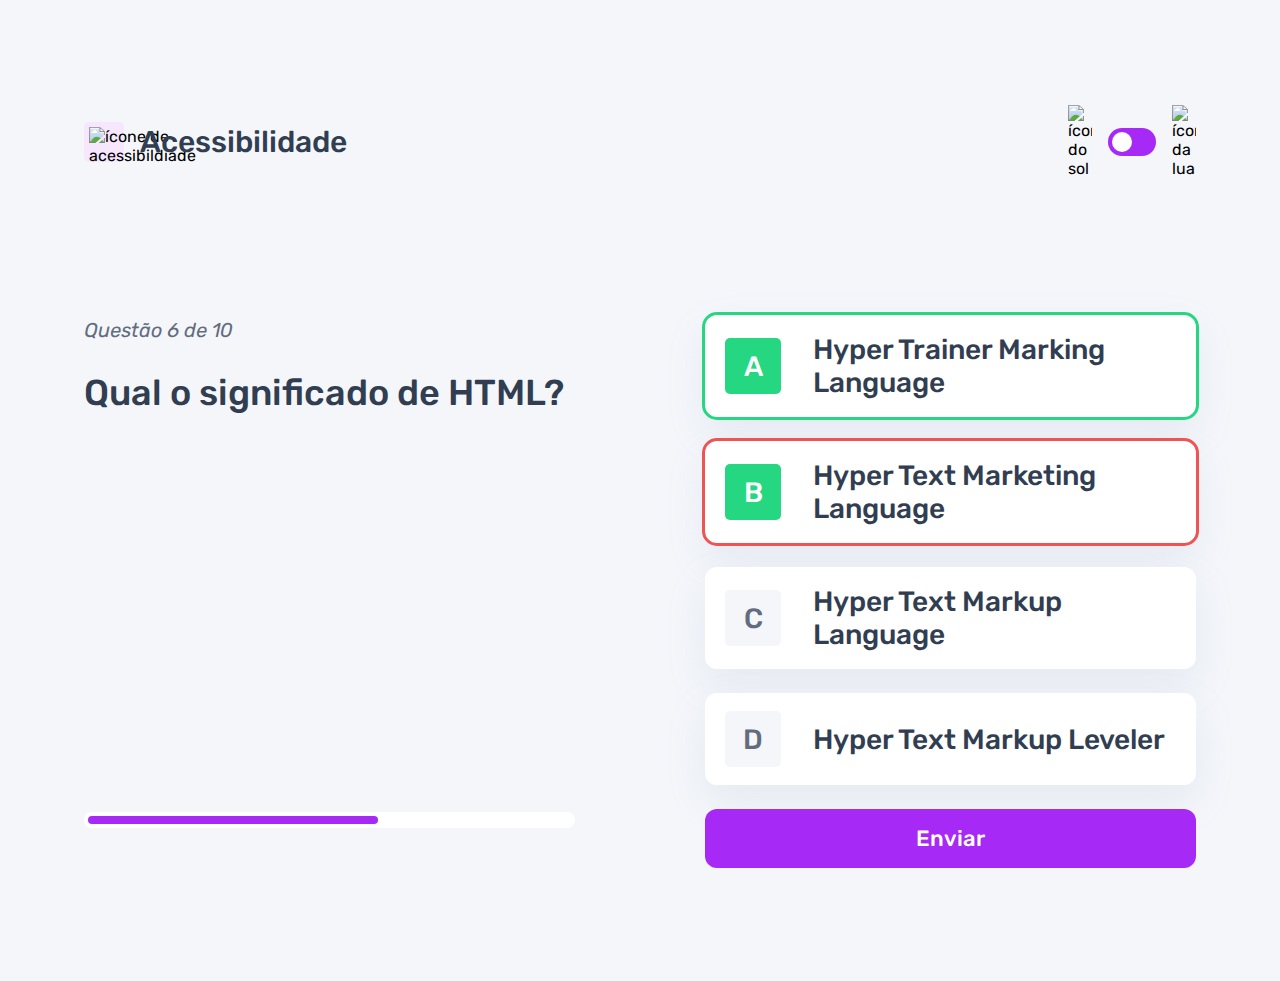
==== pages/quiz/quiz.html @ 2b325ebf "adicionada a responsividade para o desktop" ====
<!DOCTYPE html>
<html lang="en">
<head>
    <meta charset="UTF-8">
    <meta name="viewport" content="width=device-width, initial-scale=1.0">
    <link rel="preconnect" href="https://fonts.googleapis.com">
    <link rel="preconnect" href="https://fonts.gstatic.com" crossorigin>
    <link href="https://fonts.googleapis.com/css2?family=Rubik:ital,wght@0,300..900;1,300..900&display=swap" rel="stylesheet">
    <link rel="stylesheet" href="quiz.css">
    <title>Quiz App</title>
</head>
<body>
    <header>
        <div class="assunto">
            <div class="assunto_icone">
                <img src="../../assets/images/icon-accessibility.svg" alt="ícone de acessibildiade">
            </div>

            <h1>Acessibilidade</h1>
        </div>

        <div class="tema">
            <img src="../../assets/images/icon-sun-dark.svg" alt="ícone do sol">
            <button>
                <div></div>
            </button>
            <img src="../../assets/images/icon-moon-dark.svg" alt="ícone da lua">
        </div>
    </header>

    <main>
        <section class="pergunta">
            <div>
                <p>Questão 6 de 10</p>

                <h2>Qual o significado de HTML?</h2>
             </div>

            <div class="barra_progresso">
                <div></div>
            </div>
        </section>

        <section class="alternativas">
            <form action="">
                <label for="alternativa_a" id="correta">
                    <input type="radio" id="alternativa_a" name="alternativa">

                    <div>
                        <span>A</span>
                        Hyper Trainer Marking Language
                    </div>
                </label>

                <label for="alternativa_b" id="errada">
                    <input type="radio" id="alternativa_b" name="alternativa">

                    <div>
                        <span>B</span>
                        Hyper Text Marketing Language
                    </div>
                </label>

                <label for="alternativa_c">
                    <input type="radio" id="alternativa_c" name="alternativa">

                    <div>
                        <span>C</span>
                        Hyper Text Markup Language
                    </div>
                </label>

                <label for="alternativa_d">
                    <input type="radio" id="alternativa_d" name="alternativa">

                    <div>
                        <span>D</span>
                        Hyper Text Markup Leveler
                    </div>
                </label>
            </form>
            
            <button>Enviar</button>
        </section>
    </main>
</body>
</html>
---- pages/quiz/quiz.css ----
* {
    margin: 0;
    padding: 0;
    box-sizing: border-box;
    font-family: "Rubik", sans-serif;
    -webkit-font-smoothing:antialiassed;
}

:root {
    --bg-color: #f4f6fa;
    --purple: #a729f5;
    --primary-text-color:#313e51;
    --secondary-text-color:#626c7f;
    --button-bg:#fff;
    --shadow: 0px 16px 40px 0px rgba(143,160,193, 0.14);
    --bg-html:#fff1e9;
    --bg-css:#e0feef;
    --bg-javascript:#ebf0ff;
    --bg-acessibilidade:#f6e7ff;
    --white:#fff;
    --green: #26d782;
    --red:#ee5454;
    --bg-mobile: url(../../assets/images/pattern-background-mobile-ligth.svg);
    --bg-desktop: url(../../assets/images/pattern-background-desktop-ligth.svg);
}

body.escuro{
    --bg-color: #313e51;
    --bg-mobile: url(../../assets/images/pattern-background-mobile-dark.svg);
    --bg-desktop: url(../../assets/images/pattern-background-desktop-dark.svg);
    --primary-text-color:#fff;
    --secondary-text-color:#abc1e1;
    --button-bg:#3b4d66;
    --shadow:0px 16px 40px 0px rgba(49, 62, 81, 0.14);
}

body {
    height: 100vh;
    background: var(--bg-mobile) var(--bg-color);
    background-repeat: no-repeat;
    background-size: cover;
}

header {
    display: flex;
    justify-content: space-between;
    padding: 16px 24px;
}

.assunto {
    display: flex;
    align-items: center;
    gap: 16px;
}

.assunto_icone {
    background: var(--bg-acessibilidade);
    width: 40px;
    height: 40px;
    padding: 5px;
    border-radius: 5px;
}

.assunto_icone img {
    width: 100%;
}

.assunto h1{
    font-size: 30px;
    font-weight: 500;
    color: var(--primary-text-color);
}

.tema {
    padding: 8px 0px;
    display: flex;
    align-items: center;
    gap: 8px;
}

.tema img {
    width: 16px;
}

.tema button {
    height: 20px;
    width: 32px;
    background: var(--purple);
    border: 0;
    border-radius: 999px;
    padding: 4px;
}

.tema button div {
    background: var(--white);
    width: 12px; 
    height: 12px;
    border-radius: 999px;
}

main {
    padding: 32px 24px;
}

.pergunta {
    margin-bottom: 40px;
}

.pergunta p{
    font-style: italic;
    font-size: 14px;
    color: var(--secondary-text-color);
    margin-bottom: 12px;
}

.pergunta h2 {
    font-size: 20px;
    font-weight: 500;
    color: var(--primary-text-color);
    line-height: 24px;
    margin-bottom: 24px;
}

.barra_progresso {
    background: var(--button-bg);
    height: 16px;
    padding: 4px;
    border-radius: 999px;
}

.barra_progresso div {
    height: 100%;
    width: 60%;
    background: var(--purple);
    border-radius: 999px;
}

.alternativas form {
    display: flex;
    flex-direction: column;
    gap: 12px;
    margin-bottom: 12px;
}

.alternativas label {
    display: block;
    background: var(--button-bg);
    padding: 12px;
    font-size: 18px;
    font-weight: 500;
    border-radius: 12px;
    box-shadow: var(--shadow);
    color: var(--primary-text-color);
}

.alternativas label:has(input:checked) {
    outline: 3px solid var(--purple);

    & span {
        background: var(--purple);
        color: var(--white);
    }
}

.alternativas label#correta {
    outline: 3px solid var(--green);

    & span {
        background: var(--green);
        color: var(--white);
    }
}

.alternativas label#errada {
    outline: 3px solid var(--red);

    & span {
        background: var(--green);
        color: var(--white);
    }
}

.alternativas input {
    display: none;
}

.alternativas div {
    display: flex;
    align-items: center;
    gap: 16px;

}

.alternativas div span {
    display: block;
    width: 40px;
    height: 40px;
    background: var(--bg-color);
    border-radius: 5px;
    color: var(--secondary-text-color);

    display: flex;
    align-items: center;
    justify-content: center;
    flex-shrink: 0;
}

.alternativas button {
    padding: 16px;
    border-radius: 12px;
    border: none;
    background: var(--purple);
    color: var(--white);
    width: 100%;

    font-size: 18px;
    font-weight: 500;
}

@media(min-width:1100px) {
    header {
        margin-block: 81px;
        max-width: 1160px;
        margin-inline: auto;
    }

    .tema {
        padding: 8px 0px;
        display: flex;
        align-items: center;
        gap: 16px;
    }
    
    .tema img {
        width: 24px;
    }
    
    .tema button {
        height: 28px;
        width: 48px;
        background: var(--purple);
        border: 0;
        border-radius: 999px;
        padding: 4px;
    }
    
    .tema button div {
        background: var(--white);
        width: 20px; 
        height: 20px;
        border-radius: 999px;
    }

    main {
        max-width: 1160px;
        margin-inline: auto;

        display: flex;
        gap: 130px;
    }

    section {
        width: 100%;
    }

    .pergunta {
        display: flex;
        flex-direction: column;
        justify-content: space-between;
    }

    .pergunta p {
        font-size: 20px;
        line-height: 30px;
        margin-bottom: 27px;
    }

    .pergunta h2 {
        font-size: 36px;
        line-height: 42px;
    }

    .alternativas form {
        gap: 24px;
        margin-bottom: 24px;
    }

    .alternativas label {
        font-size: 28px;
        padding: 18px 20px;
    }

    .alternativas div {
        gap: 32px;
    }

    .alternativas div span {
        width: 56px;
        height: 56px;
        font-size: 28px;
    }

    .alternativas button {
        font-size: 22px;
    }
}
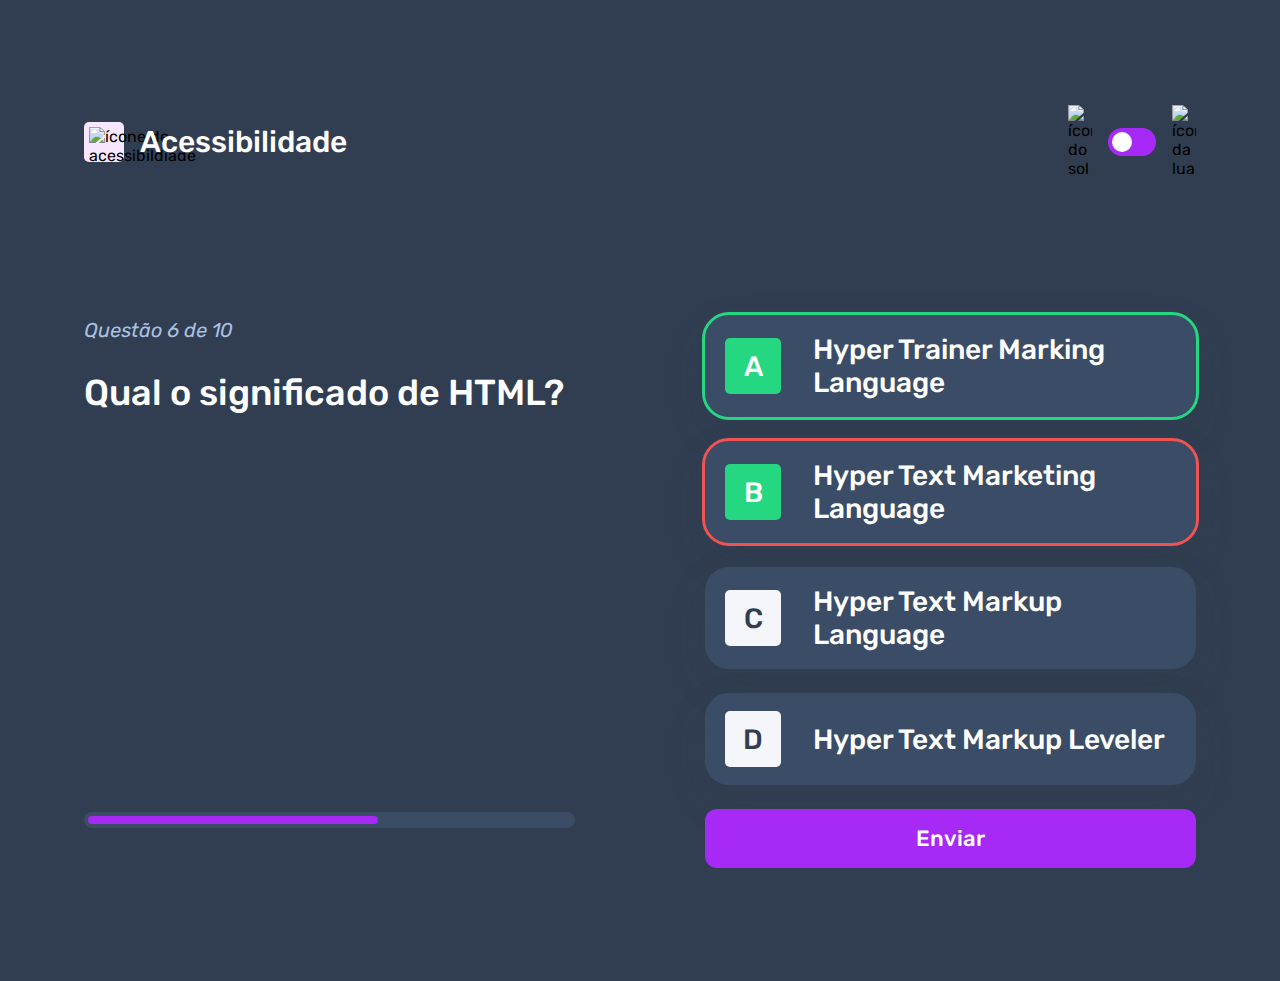
==== commit 2e679318: "ajuste das cores para o tema dark" ====
--- a/pages/quiz/quiz.html
+++ b/pages/quiz/quiz.html
@@ -9,7 +9,7 @@
     <link rel="stylesheet" href="quiz.css">
     <title>Quiz App</title>
 </head>
-<body>
+<body class="escuro">
     <header>
         <div class="assunto">
             <div class="assunto_icone">
--- a/pages/quiz/quiz.css
+++ b/pages/quiz/quiz.css
@@ -8,7 +8,10 @@
 
 :root {
     --bg-color: #f4f6fa;
+    --bg-span:#f4f6fa;
+    --color-span:#626c7f;
     --purple: #a729f5;
+    --purple-hover:rgba(167, 41, 245, 0.7);
     --primary-text-color:#313e51;
     --secondary-text-color:#626c7f;
     --button-bg:#fff;
@@ -26,6 +29,7 @@
 
 body.escuro{
     --bg-color: #313e51;
+    --color-span: #313e51;
     --bg-mobile: url(../../assets/images/pattern-background-mobile-dark.svg);
     --bg-desktop: url(../../assets/images/pattern-background-desktop-dark.svg);
     --primary-text-color:#fff;
@@ -151,6 +155,14 @@
     border-radius: 12px;
     box-shadow: var(--shadow);
     color: var(--primary-text-color);
+    cursor: pointer;
+}
+
+.alternativas label:hover {
+    & span {
+        background: var(--bg-acessibilidade);
+        color: var(--purple);
+    }
 }
 
 .alternativas label:has(input:checked) {
@@ -195,9 +207,9 @@
     display: block;
     width: 40px;
     height: 40px;
-    background: var(--bg-color);
+    background: var(--bg-span);
     border-radius: 5px;
-    color: var(--secondary-text-color);
+    color: var(--color-span);
 
     display: flex;
     align-items: center;
@@ -215,6 +227,12 @@
 
     font-size: 18px;
     font-weight: 500;
+    transition: background 0.3s;
+}
+
+.alternativas button:hover {
+    background: var(--purple-hover);
+    cursor: pointer;
 }
 
 @media(min-width:1100px) {
@@ -288,6 +306,7 @@
     .alternativas label {
         font-size: 28px;
         padding: 18px 20px;
+        border-radius: 24px;
     }
 
     .alternativas div {
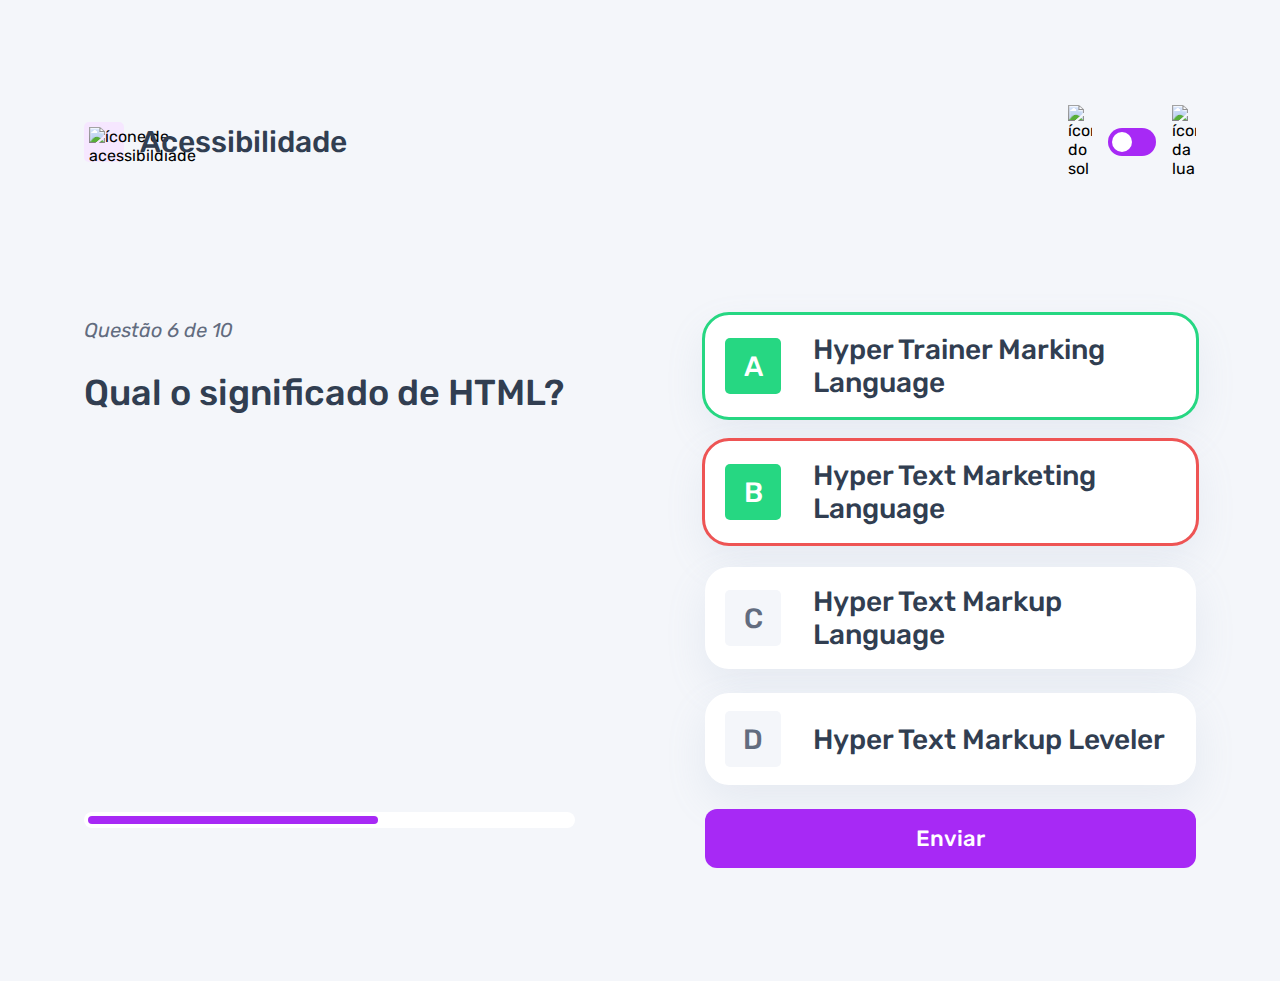
==== commit c7e656bb: "ajuste do fundo para desktop no quiz.html" ====
--- a/pages/quiz/quiz.html
+++ b/pages/quiz/quiz.html
@@ -9,7 +9,7 @@
     <link rel="stylesheet" href="quiz.css">
     <title>Quiz App</title>
 </head>
-<body class="escuro">
+<body>
     <header>
         <div class="assunto">
             <div class="assunto_icone">
--- a/pages/quiz/quiz.css
+++ b/pages/quiz/quiz.css
@@ -236,6 +236,11 @@
 }
 
 @media(min-width:1100px) {
+    body{
+        background: var(--bg-desktop) var(--bg-color);
+        background-size: cover;
+        background-repeat: no-repeat;
+    }
     header {
         margin-block: 81px;
         max-width: 1160px;
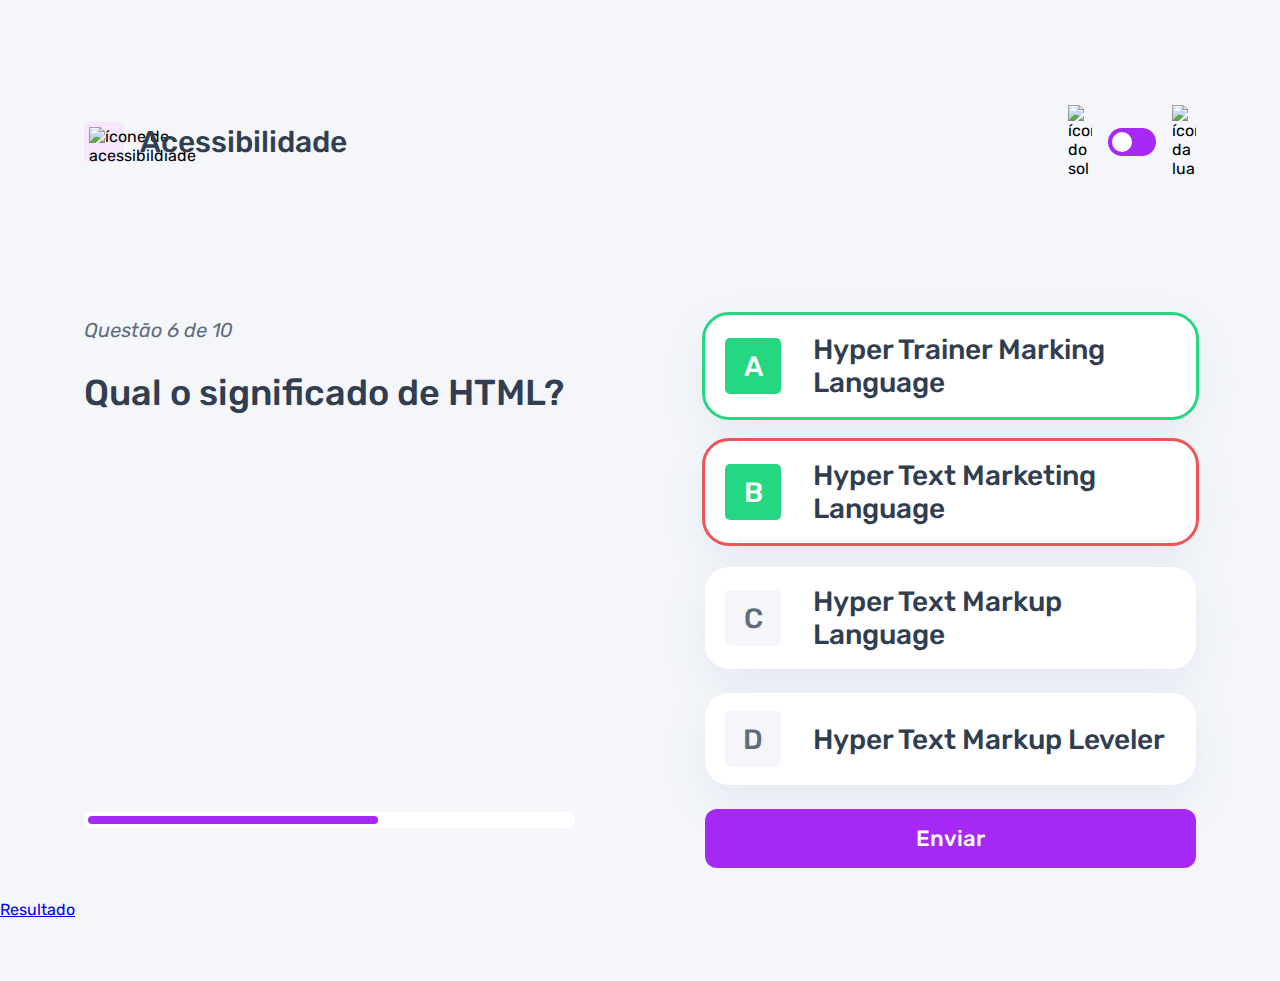
==== commit 6c7aac87: "adição do header no resultado.html" ====
--- a/pages/quiz/quiz.html
+++ b/pages/quiz/quiz.html
@@ -83,5 +83,7 @@
             <button>Enviar</button>
         </section>
     </main>
+
+    <a href="../resultado/resultado.html">Resultado</a>
 </body>
 </html>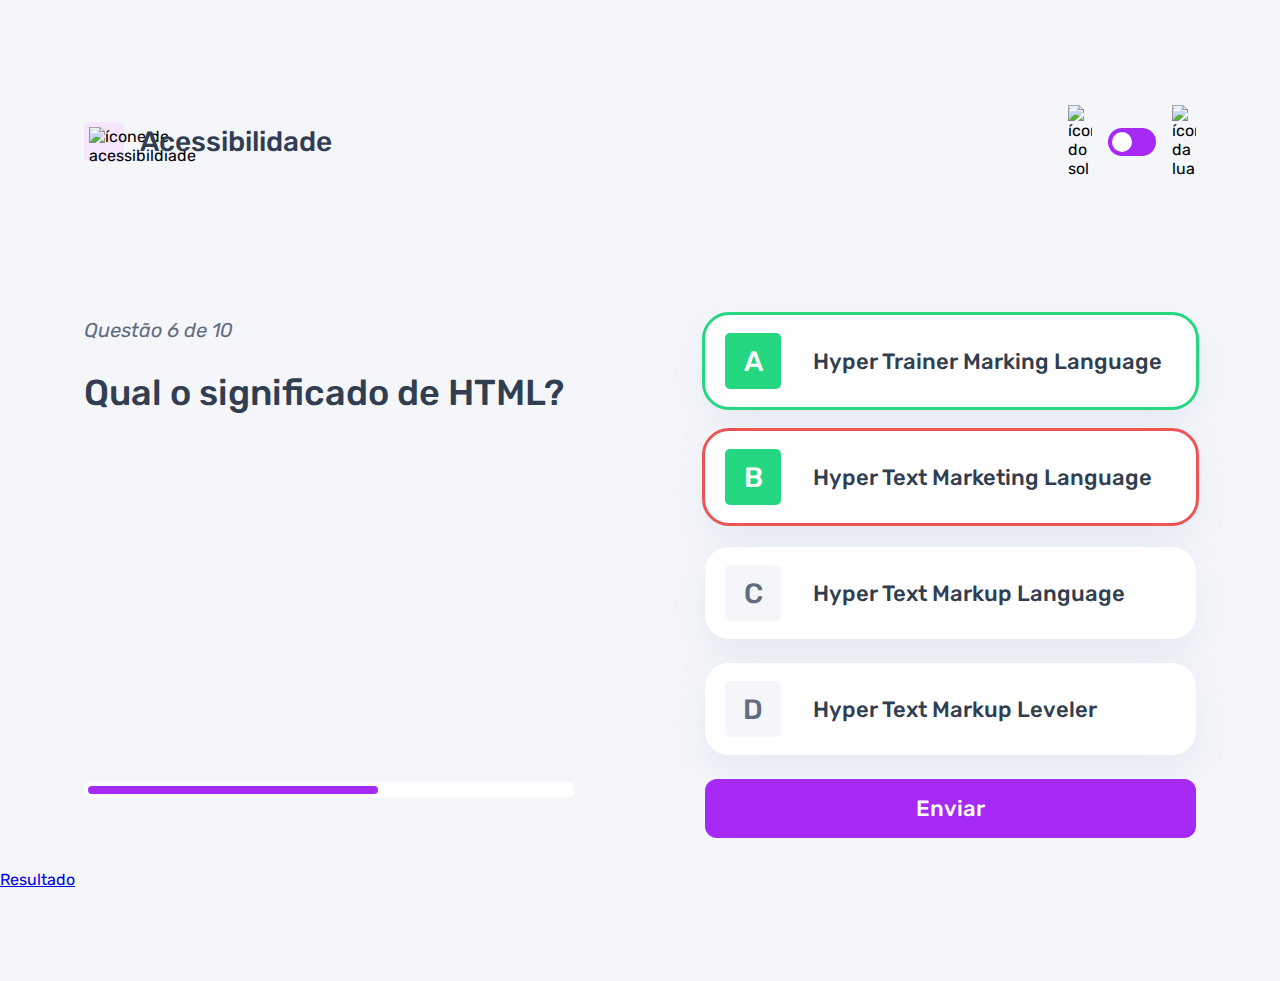
==== commit 5895b091: "adição do javascript do quiz.html para trocar o tema" ====
--- a/pages/quiz/quiz.html
+++ b/pages/quiz/quiz.html
@@ -7,6 +7,7 @@
     <link rel="preconnect" href="https://fonts.gstatic.com" crossorigin>
     <link href="https://fonts.googleapis.com/css2?family=Rubik:ital,wght@0,300..900;1,300..900&display=swap" rel="stylesheet">
     <link rel="stylesheet" href="quiz.css">
+    <script src="./quiz.js" type="module" defer></script>
     <title>Quiz App</title>
 </head>
 <body>
--- a/pages/quiz/quiz.css
+++ b/pages/quiz/quiz.css
@@ -93,6 +93,8 @@
     border: 0;
     border-radius: 999px;
     padding: 4px;
+    display: flex;
+    cursor: pointer;
 }
 
 .tema button div {
@@ -246,11 +248,17 @@
         max-width: 1160px;
         margin-inline: auto;
     }
-
+    
+    .assunto_ícone {
+        width: 56px;
+        height: 56px;
+        padding: 8px;
+    }
+
+    .assunto h1 {
+        font-size: 28px;
+    }
     .tema {
-        padding: 8px 0px;
-        display: flex;
-        align-items: center;
         gap: 16px;
     }
     
@@ -259,19 +267,13 @@
     }
     
     .tema button {
+        width: 48px;
         height: 28px;
-        width: 48px;
-        background: var(--purple);
-        border: 0;
-        border-radius: 999px;
-        padding: 4px;
     }
     
     .tema button div {
-        background: var(--white);
         width: 20px; 
         height: 20px;
-        border-radius: 999px;
     }
 
     main {
@@ -309,7 +311,7 @@
     }
 
     .alternativas label {
-        font-size: 28px;
+        font-size: 22px;
         padding: 18px 20px;
         border-radius: 24px;
     }
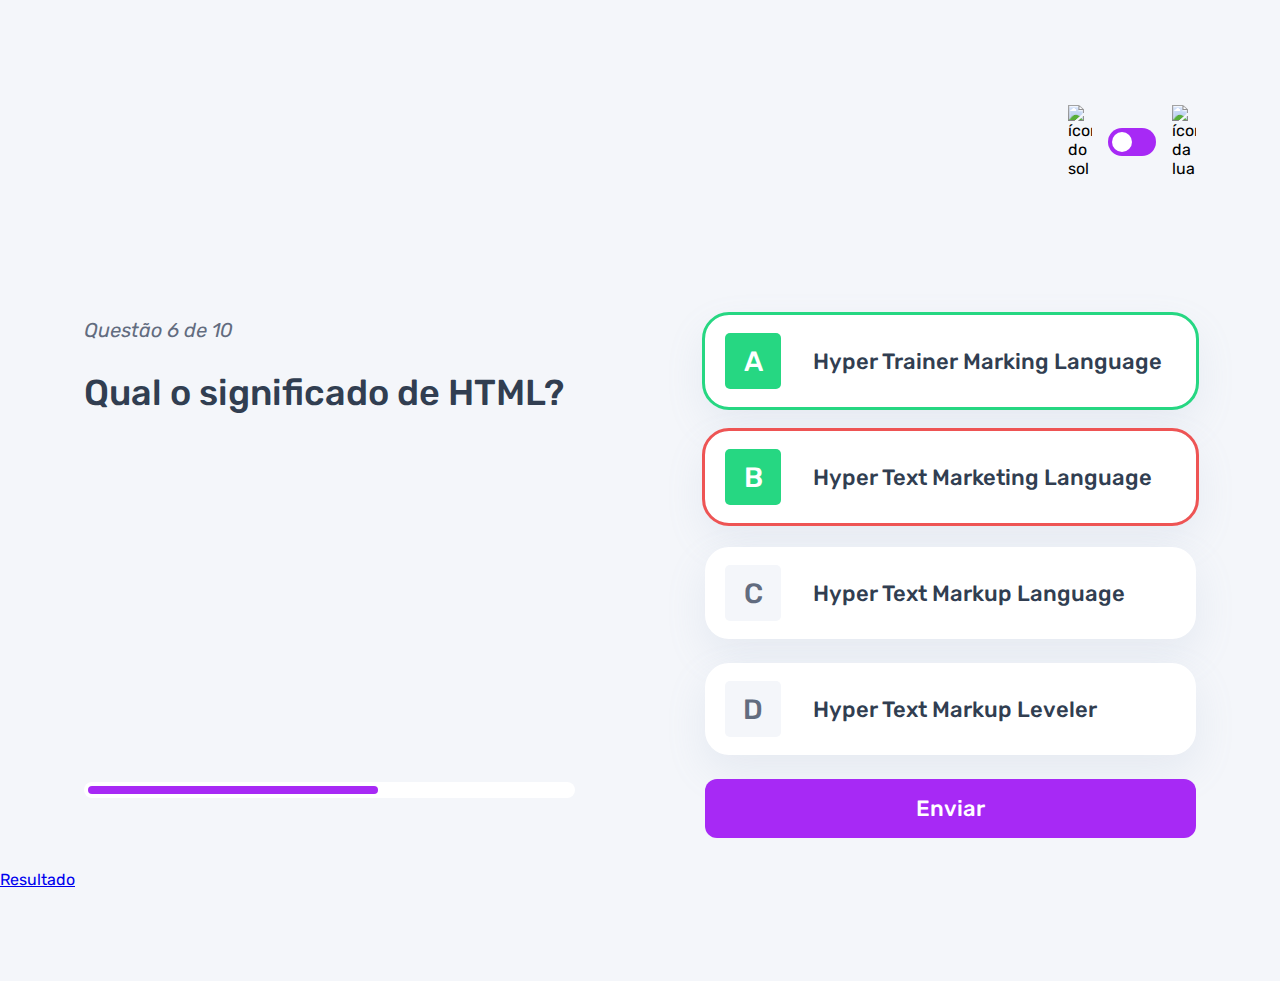
==== commit a85ae85b: "alteração dinâmica do assunto da página" ====
--- a/pages/quiz/quiz.html
+++ b/pages/quiz/quiz.html
@@ -14,10 +14,10 @@
     <header>
         <div class="assunto">
             <div class="assunto_icone">
-                <img src="../../assets/images/icon-accessibility.svg" alt="ícone de acessibildiade">
+                <img src="" alt="">
             </div>
 
-            <h1>Acessibilidade</h1>
+            <h1></h1>
         </div>
 
         <div class="tema">
--- a/pages/quiz/quiz.css
+++ b/pages/quiz/quiz.css
@@ -58,11 +58,26 @@
 }
 
 .assunto_icone {
-    background: var(--bg-acessibilidade);
     width: 40px;
     height: 40px;
     padding: 5px;
     border-radius: 5px;
+}
+
+.assunto_icone.html {
+    background: var(--bg-html);
+}
+
+.assunto_icone.css {
+    background: var(--bg-css);
+}
+
+.assunto_icone.javascript {
+    background: var(--bg-javascript);
+}
+
+.assunto_icone.acessibilidade {
+    background: var(--bg-acessibilidade);
 }
 
 .assunto_icone img {
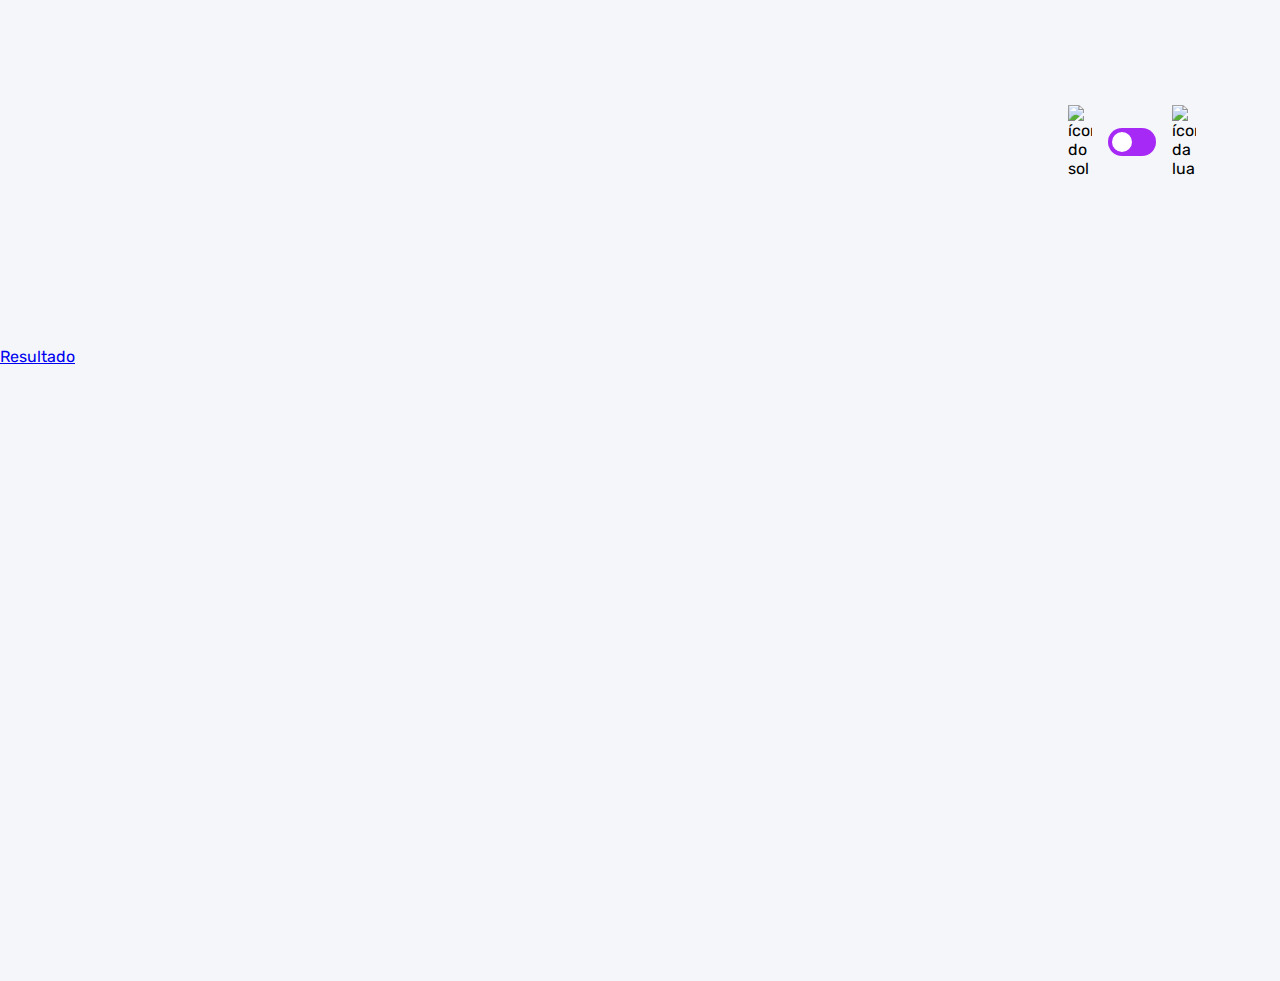
==== commit c1feced9: "adicionadas as funções de montar as perguntas no html" ====
--- a/pages/quiz/quiz.html
+++ b/pages/quiz/quiz.html
@@ -30,59 +30,6 @@
     </header>
 
     <main>
-        <section class="pergunta">
-            <div>
-                <p>Questão 6 de 10</p>
-
-                <h2>Qual o significado de HTML?</h2>
-             </div>
-
-            <div class="barra_progresso">
-                <div></div>
-            </div>
-        </section>
-
-        <section class="alternativas">
-            <form action="">
-                <label for="alternativa_a" id="correta">
-                    <input type="radio" id="alternativa_a" name="alternativa">
-
-                    <div>
-                        <span>A</span>
-                        Hyper Trainer Marking Language
-                    </div>
-                </label>
-
-                <label for="alternativa_b" id="errada">
-                    <input type="radio" id="alternativa_b" name="alternativa">
-
-                    <div>
-                        <span>B</span>
-                        Hyper Text Marketing Language
-                    </div>
-                </label>
-
-                <label for="alternativa_c">
-                    <input type="radio" id="alternativa_c" name="alternativa">
-
-                    <div>
-                        <span>C</span>
-                        Hyper Text Markup Language
-                    </div>
-                </label>
-
-                <label for="alternativa_d">
-                    <input type="radio" id="alternativa_d" name="alternativa">
-
-                    <div>
-                        <span>D</span>
-                        Hyper Text Markup Leveler
-                    </div>
-                </label>
-            </form>
-            
-            <button>Enviar</button>
-        </section>
     </main>
 
     <a href="../resultado/resultado.html">Resultado</a>
--- a/pages/quiz/quiz.css
+++ b/pages/quiz/quiz.css
@@ -151,7 +151,6 @@
 
 .barra_progresso div {
     height: 100%;
-    width: 60%;
     background: var(--purple);
     border-radius: 999px;
 }
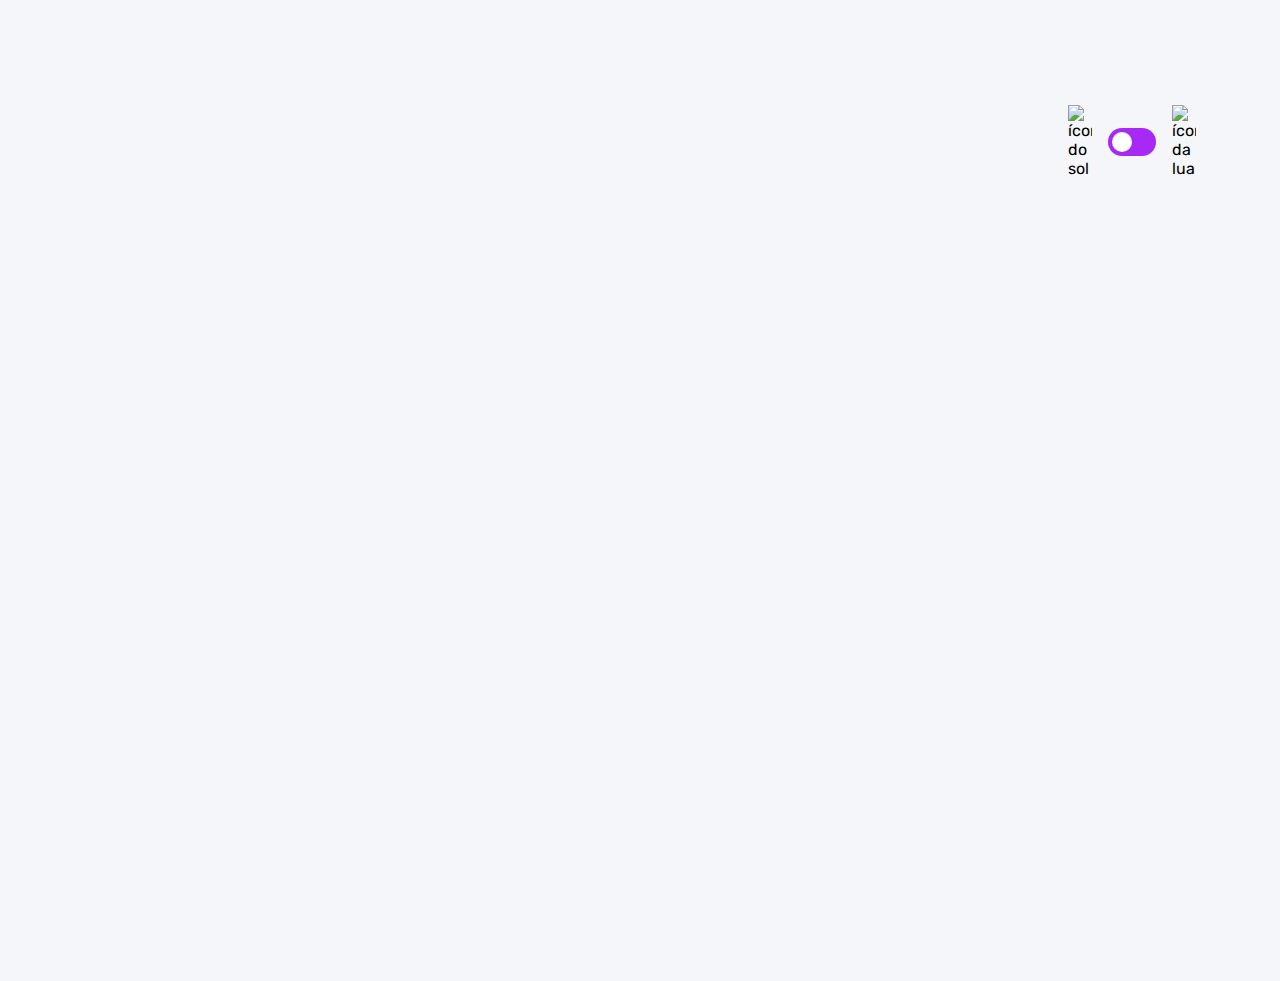
==== commit 9aac219f: "adicionada a questão de validar a resposta do usuário" ====
--- a/pages/quiz/quiz.html
+++ b/pages/quiz/quiz.html
@@ -32,6 +32,5 @@
     <main>
     </main>
 
-    <a href="../resultado/resultado.html">Resultado</a>
 </body>
 </html>--- a/pages/quiz/quiz.css
+++ b/pages/quiz/quiz.css
@@ -203,7 +203,7 @@
     outline: 3px solid var(--red);
 
     & span {
-        background: var(--green);
+        background: var(--red);
         color: var(--white);
     }
 }
